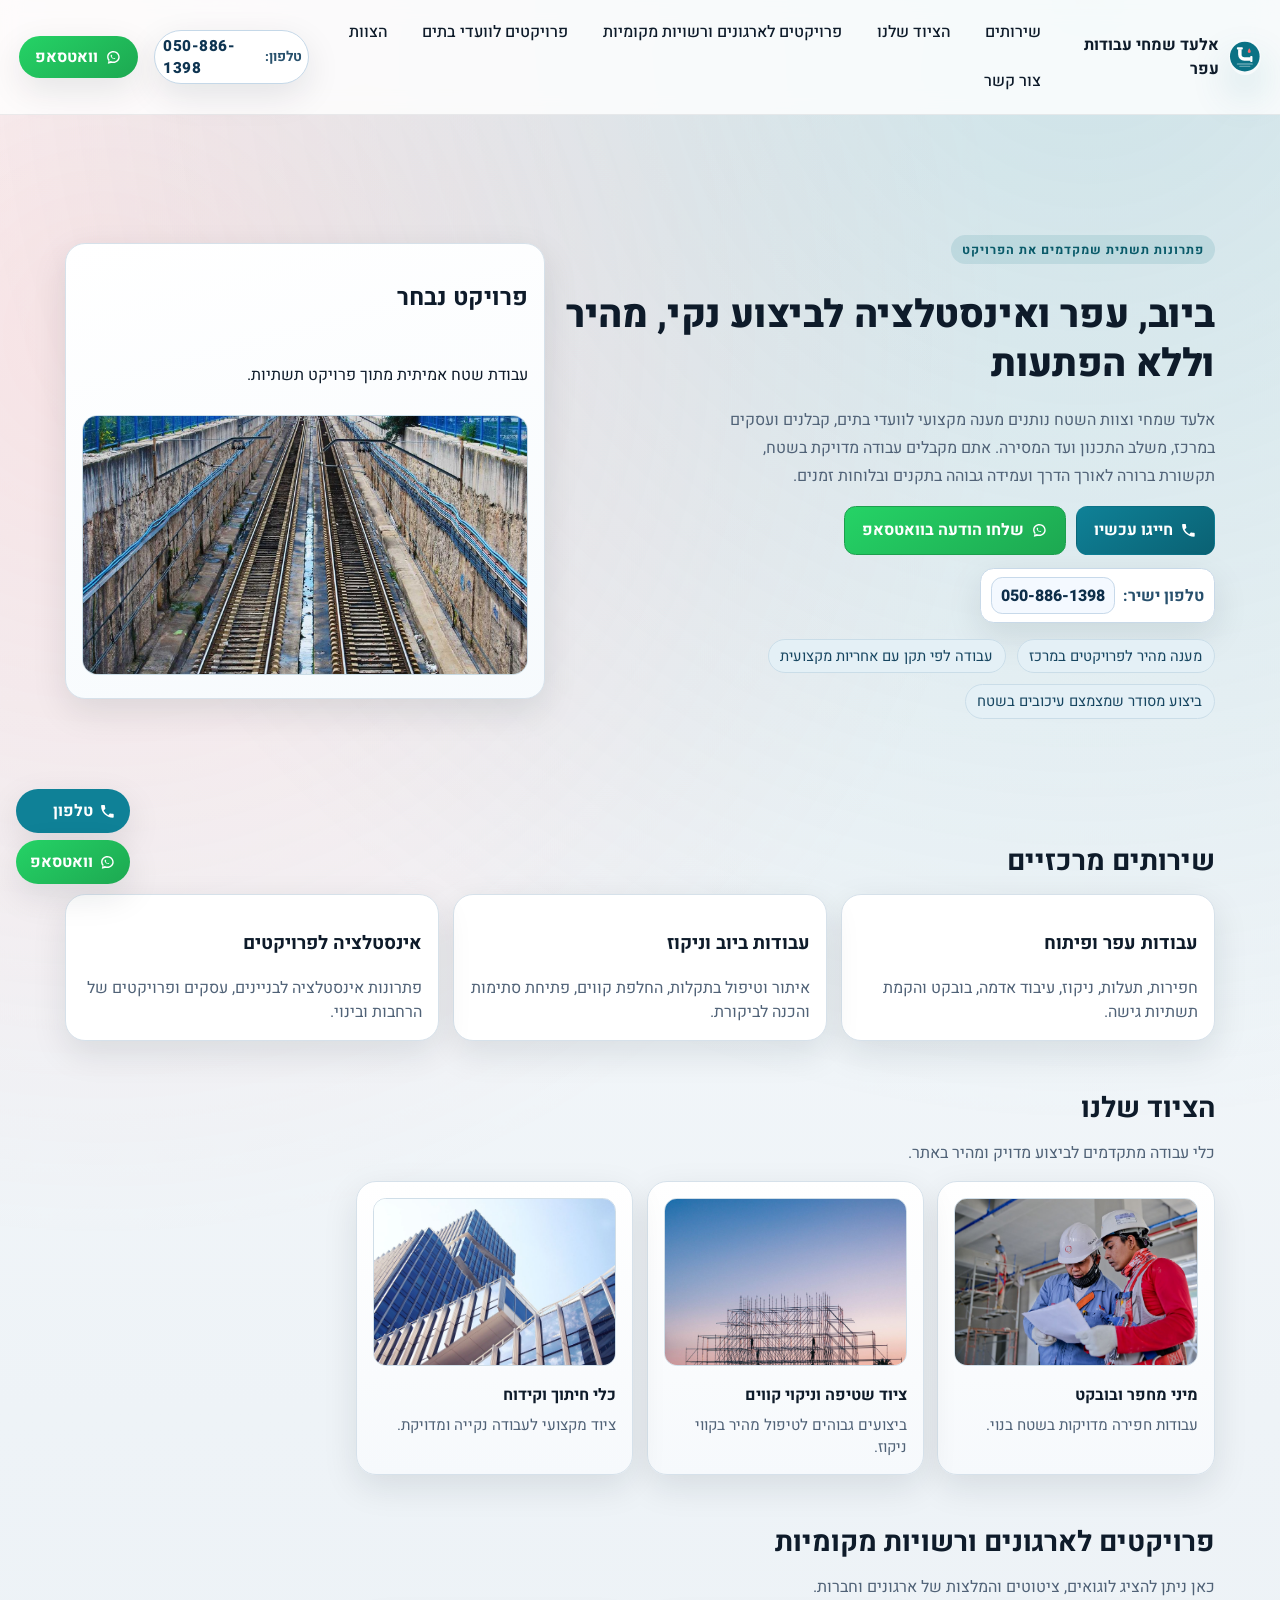
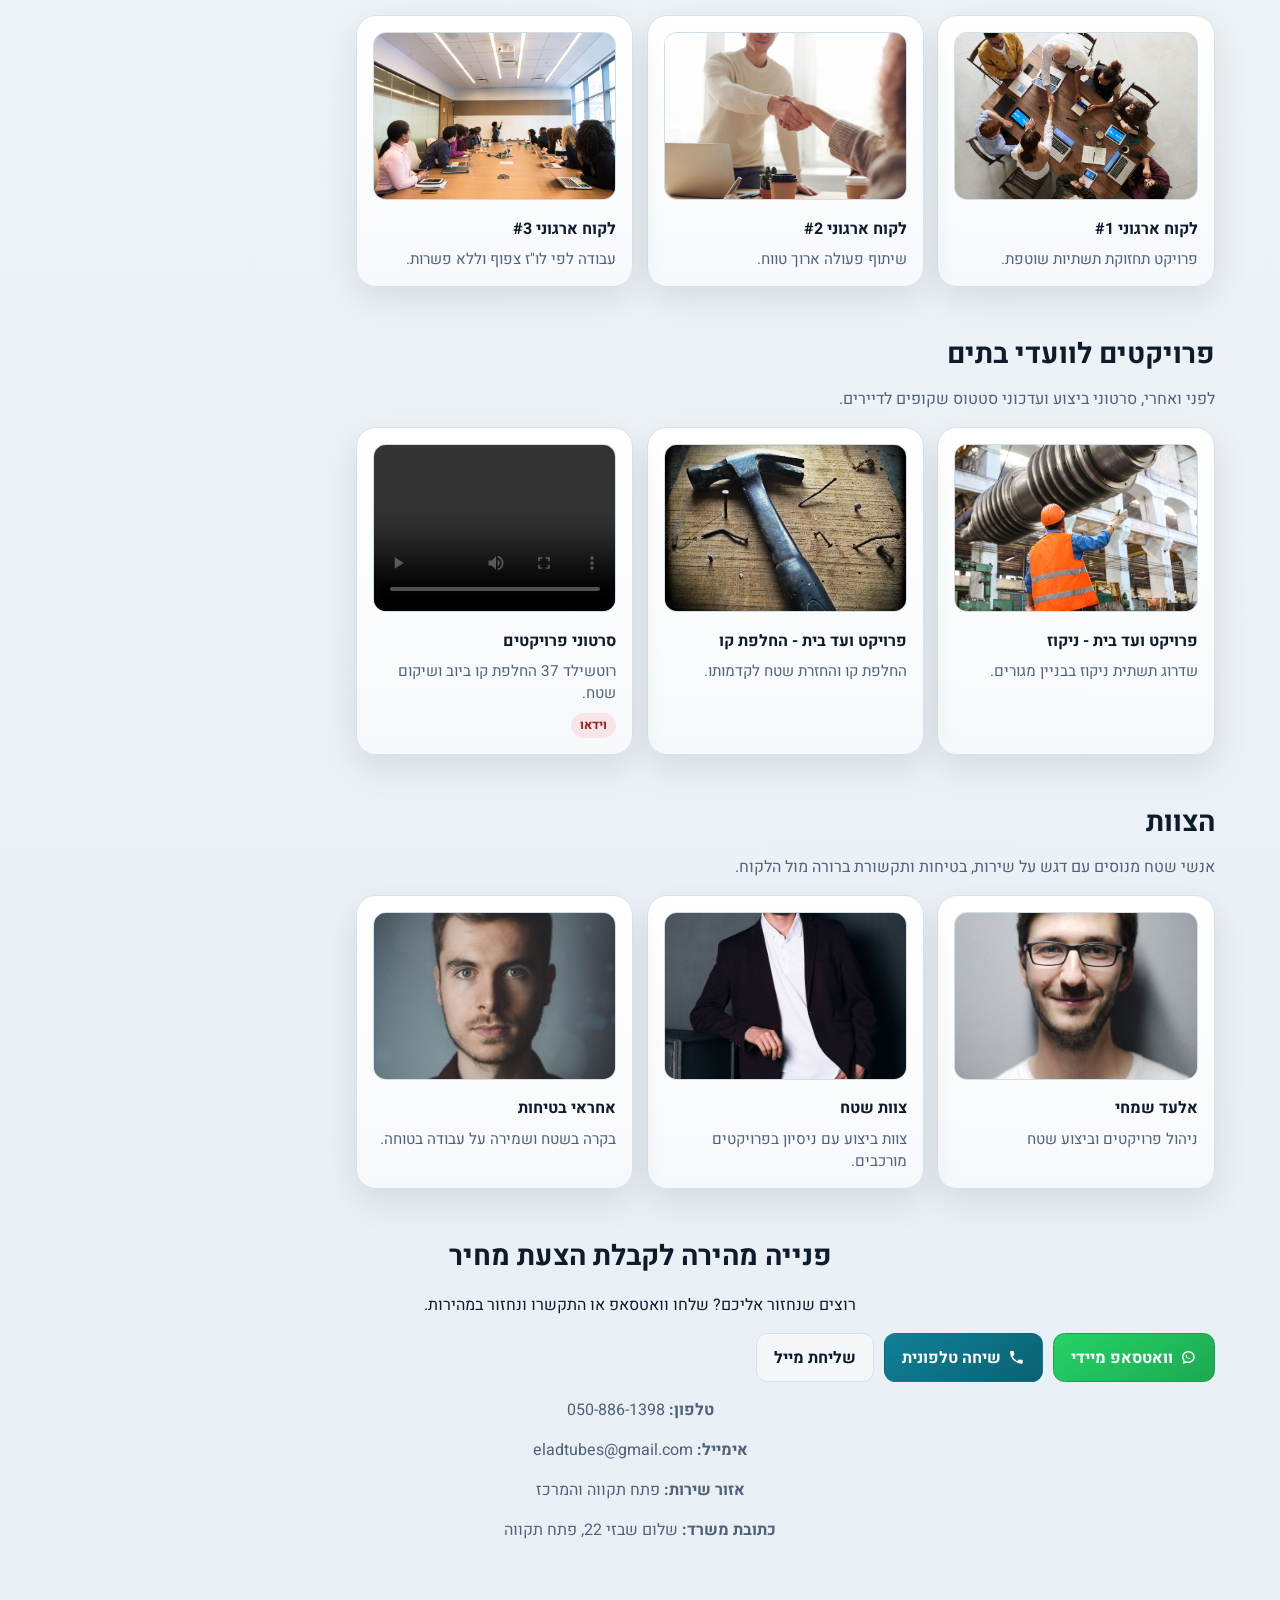
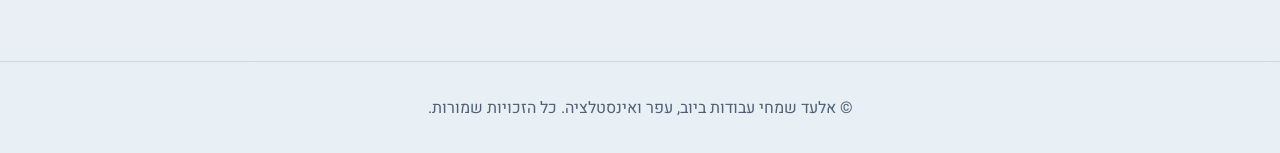
==== index.html @ 67b520a6 "אתר תדמית לאלעד שמחי - עבודות ביוב, עפר ואינסטלציה Co-Authored-By: Claude Fable 5 <noreply@anthropic" ====
<!doctype html>
<html lang="he" dir="rtl">
  <head>
    <meta charset="UTF-8" />
    <meta name="viewport" content="width=device-width, initial-scale=1.0" />
    <title>אלעד שמחי | עבודות ביוב, עפר ואינסטלציה בפתח תקווה והמרכז</title>
    <meta
      name="description"
      content="אלעד שמחי - פתיחת סתימות, החלפת קווי ביוב, עבודות עפר ואינסטלציה בפתח תקווה ומרכז הארץ. שירות מקצועי לוועדי בתים, עסקים ולקוחות פרטיים."
    />
    <!-- תגיות שיתוף (וואטסאפ / פייסבוק) -->
    <meta property="og:type" content="website" />
    <meta property="og:locale" content="he_IL" />
    <meta property="og:title" content="אלעד שמחי | עבודות ביוב, עפר ואינסטלציה בפתח תקווה והמרכז" />
    <meta
      property="og:description"
      content="פתיחת סתימות, החלפת קווי ביוב, עבודות עפר ואינסטלציה. שירות מהיר בפתח תקווה ומרכז הארץ."
    />
    <!-- לאחר העלאת האתר לאינטרנט: להסיר את ההערה ולעדכן את הכתובת בשתי השורות הבאות -->
    <!-- <meta property="og:url" content="https://REPLACE-WITH-YOUR-SITE-URL/" /> -->
    <!-- <meta property="og:image" content="https://REPLACE-WITH-YOUR-SITE-URL/assets/images/home-hero/hero-01.jpg" /> -->
    <link rel="icon" href="data:image/svg+xml,%3Csvg xmlns='http://www.w3.org/2000/svg' viewBox='0 0 64 64'%3E%3Ccircle cx='32' cy='32' r='30' fill='%230b7285'/%3E%3Cpath d='M22 17 v11 a9 9 0 0 0 9 9 h13' fill='none' stroke='%23fff' stroke-width='8'/%3E%3Crect x='16' y='13' width='12' height='4.5' rx='1.5' fill='%23fff'/%3E%3Crect x='43' y='31' width='4.5' height='12' rx='1.5' fill='%23fff'/%3E%3Cpath d='M41 15 C45 20.5 45 24.5 41 24.5 C37 24.5 37 20.5 41 15 Z' fill='%23ff6b6b'/%3E%3C/svg%3E" />
    <link rel="preconnect" href="https://fonts.googleapis.com" />
    <link rel="preconnect" href="https://fonts.gstatic.com" crossorigin />
    <link
      href="https://fonts.googleapis.com/css2?family=Heebo:wght@400;500;700;800&display=swap"
      rel="stylesheet"
    />
    <link rel="stylesheet" href="styles.css" />
  </head>
  <body>
    <header class="topbar">
      <a class="brand" href="#home" aria-label="דף הבית">
        <span class="brand-mark" aria-hidden="true">
          <svg viewBox="0 0 64 64" focusable="false" aria-hidden="true">
            <circle cx="32" cy="32" r="30" fill="#0b7285" />
            <path d="M22 17 v11 a9 9 0 0 0 9 9 h13" fill="none" stroke="#ffffff" stroke-width="7" />
            <rect x="16" y="13" width="12" height="4.5" rx="1.5" fill="#ffffff" />
            <rect x="43" y="31" width="4.5" height="12" rx="1.5" fill="#ffffff" />
            <path d="M41 15 C45 20.5 45 24.5 41 24.5 C37 24.5 37 20.5 41 15 Z" fill="#ff6b6b" />
            <path d="M17 47 h30" stroke="#ffffff" stroke-width="2.5" stroke-linecap="round" opacity="0.55" />
            <path d="M22 52 h20" stroke="#ffffff" stroke-width="2.5" stroke-linecap="round" opacity="0.35" />
          </svg>
        </span>
        <span class="brand-text">אלעד שמחי עבודות עפר</span>
      </a>
      <button class="nav-toggle" aria-expanded="false" aria-controls="site-nav" aria-label="פתיחת תפריט ניווט">
        <svg viewBox="0 0 24 24" focusable="false" aria-hidden="true"><path d="M4 7h16M4 12h16M4 17h16" stroke="currentColor" stroke-width="2.2" stroke-linecap="round" fill="none"/></svg>
      </button>
      <nav id="site-nav" class="nav" aria-label="ניווט ראשי">
        <a href="#services">שירותים</a>
        <a href="#equipment">הציוד שלנו</a>
        <a href="#clients">פרויקטים לארגונים ורשויות מקומיות</a>
        <a href="#projects">פרויקטים לוועדי בתים</a>
        <a href="#team">הצוות</a>
        <a href="#contact">צור קשר</a>
      </nav>
      <div class="topbar-phone" aria-label="מספר טלפון קבוע">
        <span class="topbar-phone-label">טלפון:</span>
        <span class="topbar-phone-value" data-phone-display>050-000-0000</span>
      </div>
      <a class="cta-nav btn-whatsapp" data-whatsapp-link href="#" target="_blank" rel="noopener noreferrer">
        <span class="btn-icon" aria-hidden="true">
          <svg viewBox="0 0 24 24" focusable="false">
            <path d="M12 3C7.03 3 3 6.73 3 11.33c0 2.02.79 3.87 2.12 5.32L4 21l4.59-1.04A9.46 9.46 0 0 0 12 20c4.97 0 9-3.73 9-8.33S16.97 3 12 3Zm0 15a7.4 7.4 0 0 1-3.04-.64l-.31-.14-2.72.62.61-2.51-.2-.29A6.2 6.2 0 0 1 5 11.33C5 7.85 8.14 5 12 5s7 2.85 7 6.33S15.86 18 12 18Zm3.07-4.73c-.17-.08-1.03-.49-1.18-.54-.16-.06-.27-.08-.38.08-.11.16-.43.54-.53.65-.1.11-.2.13-.37.04a5.72 5.72 0 0 1-1.69-1.05 6.31 6.31 0 0 1-1.17-1.42c-.12-.2 0-.3.09-.39.09-.09.17-.2.25-.3.08-.1.11-.17.17-.29.05-.11.03-.21-.01-.3-.04-.08-.38-.93-.53-1.27-.14-.34-.28-.29-.38-.29h-.33c-.11 0-.29.04-.44.21-.15.17-.57.56-.57 1.37s.58 1.58.66 1.69c.08.11 1.13 1.72 2.74 2.41.38.16.68.26.91.33.38.12.73.1 1 .06.31-.05 1.03-.42 1.18-.82.14-.4.14-.75.1-.82-.04-.08-.15-.12-.32-.2Z"/>
          </svg>
        </span>
        <span>וואטסאפ</span>
      </a>
    </header>

    <main id="home">
      <section class="hero reveal">
        <div class="hero-content">
          <p class="eyebrow">פתרונות תשתית שמקדמים את הפרויקט</p>
          <h1>ביוב, עפר ואינסטלציה לביצוע נקי, מהיר וללא הפתעות</h1>
          <p class="hero-text">
            אלעד שמחי וצוות השטח נותנים מענה מקצועי לוועדי בתים, קבלנים ועסקים במרכז,
            משלב התכנון ועד המסירה. אתם מקבלים עבודה מדויקת בשטח, תקשורת ברורה לאורך הדרך
            ועמידה גבוהה בתקנים ובלוחות זמנים.
          </p>
          <div class="hero-actions">
            <a class="btn btn-phone" data-phone-link href="#">
              <span class="btn-icon" aria-hidden="true">
                <svg viewBox="0 0 24 24" focusable="false">
                  <path d="M6.62 10.79a15.5 15.5 0 0 0 6.59 6.59l2.2-2.2c.27-.27.67-.36 1.02-.24 1.12.37 2.33.57 3.57.57.55 0 1 .45 1 1V20c0 .55-.45 1-1 1C10.61 21 3 13.39 3 4c0-.55.45-1 1-1h3.5c.55 0 1 .45 1 1 0 1.25.2 2.45.57 3.58.11.35.03.74-.25 1.01l-2.2 2.2Z"/>
                </svg>
              </span>
              <span>חייגו עכשיו</span>
            </a>
            <a class="btn btn-whatsapp" data-whatsapp-link href="#" target="_blank" rel="noopener noreferrer">
              <span class="btn-icon" aria-hidden="true">
                <svg viewBox="0 0 24 24" focusable="false">
                  <path d="M12 3C7.03 3 3 6.73 3 11.33c0 2.02.79 3.87 2.12 5.32L4 21l4.59-1.04A9.46 9.46 0 0 0 12 20c4.97 0 9-3.73 9-8.33S16.97 3 12 3Zm0 15a7.4 7.4 0 0 1-3.04-.64l-.31-.14-2.72.62.61-2.51-.2-.29A6.2 6.2 0 0 1 5 11.33C5 7.85 8.14 5 12 5s7 2.85 7 6.33S15.86 18 12 18Zm3.07-4.73c-.17-.08-1.03-.49-1.18-.54-.16-.06-.27-.08-.38.08-.11.16-.43.54-.53.65-.1.11-.2.13-.37.04a5.72 5.72 0 0 1-1.69-1.05 6.31 6.31 0 0 1-1.17-1.42c-.12-.2 0-.3.09-.39.09-.09.17-.2.25-.3.08-.1.11-.17.17-.29.05-.11.03-.21-.01-.3-.04-.08-.38-.93-.53-1.27-.14-.34-.28-.29-.38-.29h-.33c-.11 0-.29.04-.44.21-.15.17-.57.56-.57 1.37s.58 1.58.66 1.69c.08.11 1.13 1.72 2.74 2.41.38.16.68.26.91.33.38.12.73.1 1 .06.31-.05 1.03-.42 1.18-.82.14-.4.14-.75.1-.82-.04-.08-.15-.12-.32-.2Z"/>
                </svg>
              </span>
              <span>שלחו הודעה בוואטסאפ</span>
            </a>
          </div>
          <div class="hero-phone-strip" aria-label="מספר טלפון מהיר">
            <span class="hero-phone-label">טלפון ישיר:</span>
            <span class="hero-phone-value" data-phone-display>050-000-0000</span>
          </div>
          <ul class="highlights">
            <li>מענה מהיר לפרויקטים במרכז</li>
            <li>עבודה לפי תקן עם אחריות מקצועית</li>
            <li>ביצוע מסודר שמצמצם עיכובים בשטח</li>
          </ul>
        </div>
        <div class="hero-media card">
          <h2>פרויקט נבחר</h2>
          <p>עבודת שטח אמיתית מתוך פרויקט תשתיות.</p>
          <figure class="hero-figure">
            <img src="assets/images/home-hero/hero-01.jpg" alt="אתר עבודות עפר ותשתיות" loading="lazy" />
          </figure>
        </div>
      </section>

      <section id="services" class="section reveal">
        <h2>שירותים מרכזיים</h2>
        <div class="grid cards-3">
          <article class="card service">
            <h3>עבודות עפר ופיתוח</h3>
            <p>חפירות, תעלות, ניקוז, עיבוד אדמה, בובקט והקמת תשתיות גישה.</p>
          </article>
          <article class="card service">
            <h3>עבודות ביוב וניקוז</h3>
            <p>איתור וטיפול בתקלות, החלפת קווים, פתיחת סתימות והכנה לביקורת.</p>
          </article>
          <article class="card service">
            <h3>אינסטלציה לפרויקטים</h3>
            <p>פתרונות אינסטלציה לבניינים, עסקים ופרויקטים של הרחבות ובינוי.</p>
          </article>
        </div>
      </section>

      <section id="equipment" class="section reveal">
        <div class="section-head">
          <h2>הציוד שלנו</h2>
          <p>כלי עבודה מתקדמים לביצוע מדויק ומהיר באתר.</p>
        </div>
        <div id="equipment-gallery" class="media-grid"></div>
      </section>

      <section id="clients" class="section reveal">
        <div class="section-head">
          <h2>פרויקטים לארגונים ורשויות מקומיות</h2>
          <p>כאן ניתן להציג לוגואים, ציטוטים והמלצות של ארגונים וחברות.</p>
        </div>
        <div id="clients-gallery" class="media-grid"></div>
      </section>

      <section id="projects" class="section reveal">
        <div class="section-head">
          <h2>פרויקטים לוועדי בתים</h2>
          <p>לפני ואחרי, סרטוני ביצוע ועדכוני סטטוס שקופים לדיירים.</p>
        </div>
        <div id="projects-gallery" class="media-grid"></div>
      </section>

      <section id="team" class="section reveal">
        <div class="section-head">
          <h2>הצוות</h2>
          <p>אנשי שטח מנוסים עם דגש על שירות, בטיחות ותקשורת ברורה מול הלקוח.</p>
        </div>
        <div id="team-gallery" class="media-grid"></div>
      </section>

      <section id="contact" class="section contact reveal">
        <h2>פנייה מהירה לקבלת הצעת מחיר</h2>
        <p>
          רוצים שנחזור אליכם? שלחו וואטסאפ או התקשרו ונחזור במהירות.
        </p>
        <div class="contact-actions">
          <a class="btn btn-whatsapp" data-whatsapp-link href="#" target="_blank" rel="noopener noreferrer">
            <span class="btn-icon" aria-hidden="true">
              <svg viewBox="0 0 24 24" focusable="false">
                <path d="M12 3C7.03 3 3 6.73 3 11.33c0 2.02.79 3.87 2.12 5.32L4 21l4.59-1.04A9.46 9.46 0 0 0 12 20c4.97 0 9-3.73 9-8.33S16.97 3 12 3Zm0 15a7.4 7.4 0 0 1-3.04-.64l-.31-.14-2.72.62.61-2.51-.2-.29A6.2 6.2 0 0 1 5 11.33C5 7.85 8.14 5 12 5s7 2.85 7 6.33S15.86 18 12 18Zm3.07-4.73c-.17-.08-1.03-.49-1.18-.54-.16-.06-.27-.08-.38.08-.11.16-.43.54-.53.65-.1.11-.2.13-.37.04a5.72 5.72 0 0 1-1.69-1.05 6.31 6.31 0 0 1-1.17-1.42c-.12-.2 0-.3.09-.39.09-.09.17-.2.25-.3.08-.1.11-.17.17-.29.05-.11.03-.21-.01-.3-.04-.08-.38-.93-.53-1.27-.14-.34-.28-.29-.38-.29h-.33c-.11 0-.29.04-.44.21-.15.17-.57.56-.57 1.37s.58 1.58.66 1.69c.08.11 1.13 1.72 2.74 2.41.38.16.68.26.91.33.38.12.73.1 1 .06.31-.05 1.03-.42 1.18-.82.14-.4.14-.75.1-.82-.04-.08-.15-.12-.32-.2Z"/>
              </svg>
            </span>
            <span>וואטסאפ מיידי</span>
          </a>
          <a class="btn btn-phone" data-phone-link href="#">
            <span class="btn-icon" aria-hidden="true">
              <svg viewBox="0 0 24 24" focusable="false">
                <path d="M6.62 10.79a15.5 15.5 0 0 0 6.59 6.59l2.2-2.2c.27-.27.67-.36 1.02-.24 1.12.37 2.33.57 3.57.57.55 0 1 .45 1 1V20c0 .55-.45 1-1 1C10.61 21 3 13.39 3 4c0-.55.45-1 1-1h3.5c.55 0 1 .45 1 1 0 1.25.2 2.45.57 3.58.11.35.03.74-.25 1.01l-2.2 2.2Z"/>
              </svg>
            </span>
            <span>שיחה טלפונית</span>
          </a>
          <a class="btn btn-ghost" href="mailto:eladtubes@gmail.com">שליחת מייל</a>
        </div>
        <div class="business-details">
          <p><strong>טלפון:</strong> <span data-phone-display>050-000-0000</span></p>
          <p><strong>אימייל:</strong> eladtubes@gmail.com</p>
          <p><strong>אזור שירות:</strong> פתח תקווה והמרכז</p>
          <p><strong>כתובת משרד:</strong> שלום שבזי 22, פתח תקווה</p>
        </div>
      </section>
    </main>

    <footer class="footer">
      <p>© אלעד שמחי עבודות ביוב, עפר ואינסטלציה. כל הזכויות שמורות.</p>
    </footer>

    <div class="floating-actions" aria-label="פעולות מהירות">
      <a data-phone-link href="#" class="float-call" aria-label="התקשרות">
        <span class="btn-icon" aria-hidden="true">
          <svg viewBox="0 0 24 24" focusable="false">
            <path d="M6.62 10.79a15.5 15.5 0 0 0 6.59 6.59l2.2-2.2c.27-.27.67-.36 1.02-.24 1.12.37 2.33.57 3.57.57.55 0 1 .45 1 1V20c0 .55-.45 1-1 1C10.61 21 3 13.39 3 4c0-.55.45-1 1-1h3.5c.55 0 1 .45 1 1 0 1.25.2 2.45.57 3.58.11.35.03.74-.25 1.01l-2.2 2.2Z"/>
          </svg>
        </span>
        <span>טלפון</span>
      </a>
      <a data-whatsapp-link href="#" target="_blank" rel="noopener noreferrer" class="float-wa" aria-label="וואטסאפ">
        <span class="btn-icon" aria-hidden="true">
          <svg viewBox="0 0 24 24" focusable="false">
            <path d="M12 3C7.03 3 3 6.73 3 11.33c0 2.02.79 3.87 2.12 5.32L4 21l4.59-1.04A9.46 9.46 0 0 0 12 20c4.97 0 9-3.73 9-8.33S16.97 3 12 3Zm0 15a7.4 7.4 0 0 1-3.04-.64l-.31-.14-2.72.62.61-2.51-.2-.29A6.2 6.2 0 0 1 5 11.33C5 7.85 8.14 5 12 5s7 2.85 7 6.33S15.86 18 12 18Zm3.07-4.73c-.17-.08-1.03-.49-1.18-.54-.16-.06-.27-.08-.38.08-.11.16-.43.54-.53.65-.1.11-.2.13-.37.04a5.72 5.72 0 0 1-1.69-1.05 6.31 6.31 0 0 1-1.17-1.42c-.12-.2 0-.3.09-.39.09-.09.17-.2.25-.3.08-.1.11-.17.17-.29.05-.11.03-.21-.01-.3-.04-.08-.38-.93-.53-1.27-.14-.34-.28-.29-.38-.29h-.33c-.11 0-.29.04-.44.21-.15.17-.57.56-.57 1.37s.58 1.58.66 1.69c.08.11 1.13 1.72 2.74 2.41.38.16.68.26.91.33.38.12.73.1 1 .06.31-.05 1.03-.42 1.18-.82.14-.4.14-.75.1-.82-.04-.08-.15-.12-.32-.2Z"/>
          </svg>
        </span>
        <span>וואטסאפ</span>
      </a>
    </div>

    <script src="data.js"></script>
    <script src="script.js"></script>
  </body>
</html>
---- styles.css ----
:root {
  --bg: #eef3f7;
  --surface: #ffffff;
  --surface-soft: #f6f9fc;
  --ink: #0e1b2a;
  --muted: #506277;
  --brand: #0b7285;
  --brand-strong: #095a69;
  --accent: #ff6b6b;
  --line: #d6e1ea;
  --shadow-soft: 0 12px 35px rgba(14, 27, 42, 0.1);
  --shadow-strong: 0 20px 40px rgba(11, 114, 133, 0.2);
  --radius-xl: 1.25rem;
  --radius-lg: 0.95rem;
}

* {
  box-sizing: border-box;
}

html,
body {
  margin: 0;
  padding: 0;
  font-family: "Heebo", sans-serif;
  color: var(--ink);
  background:
    radial-gradient(circle at 85% 0%, rgba(11, 114, 133, 0.18), transparent 32%),
    radial-gradient(circle at 8% 10%, rgba(255, 107, 107, 0.16), transparent 28%),
    linear-gradient(180deg, #f8fbfd 0%, var(--bg) 42%, #e8eff5 100%);
  scroll-behavior: smooth;
}

.topbar {
  position: sticky;
  top: 0;
  z-index: 60;
  display: flex;
  align-items: center;
  justify-content: space-between;
  gap: 1rem;
  padding: 0.9rem 1.2rem;
  border-bottom: 1px solid rgba(14, 27, 42, 0.08);
  backdrop-filter: blur(10px);
  background: rgba(255, 255, 255, 0.8);
}

.brand {
  display: inline-flex;
  align-items: center;
  gap: 0.65rem;
  text-decoration: none;
  color: var(--ink);
}

.brand-mark {
  width: 2.2rem;
  height: 2.2rem;
  display: inline-flex;
  border-radius: 50%;
  box-shadow: var(--shadow-strong);
}

.brand-mark svg {
  display: block;
  width: 100%;
  height: 100%;
}

.brand-text {
  font-weight: 700;
}

.nav {
  display: flex;
  align-items: center;
  gap: 0.8rem;
  flex-wrap: wrap;
}

.topbar-phone {
  display: inline-flex;
  align-items: center;
  gap: 0.45rem;
  background: #ffffff;
  border: 1px solid #c5d8e8;
  border-radius: 999px;
  padding: 0.25rem 0.35rem 0.25rem 0.55rem;
  box-shadow: var(--shadow-soft);
}

.topbar-phone-label {
  color: #28516d;
  font-weight: 700;
  font-size: 0.86rem;
}

.topbar-phone-value {
  direction: ltr;
  unicode-bidi: plaintext;
  color: #0f3552;
  font-weight: 800;
  font-size: 0.96rem;
  letter-spacing: 0.03em;
}

.nav a {
  text-decoration: none;
  color: var(--ink);
  font-weight: 500;
  padding: 0.38rem 0.68rem;
  border-radius: 999px;
  transition: background-color 180ms ease;
}

.nav a:hover {
  background: rgba(11, 114, 133, 0.12);
}

.cta-nav {
  display: inline-flex;
  align-items: center;
  gap: 0.45rem;
  text-decoration: none;
  color: #fff;
  background: linear-gradient(145deg, #25d366, #1da851);
  padding: 0.56rem 0.98rem;
  border-radius: 999px;
  font-weight: 700;
  box-shadow: var(--shadow-soft);
}

.cta-nav:hover {
  filter: brightness(0.96);
}

main {
  width: min(1150px, 92vw);
  margin: 0 auto;
  padding-bottom: 5rem;
}

.hero {
  min-height: 78vh;
  display: grid;
  gap: 1.25rem;
  grid-template-columns: 1.15fr 0.85fr;
  align-items: center;
  padding: 2.9rem 0 2.3rem;
}

.eyebrow {
  display: inline-block;
  font-size: 0.78rem;
  font-weight: 700;
  letter-spacing: 0.08em;
  text-transform: uppercase;
  background: rgba(11, 114, 133, 0.12);
  color: var(--brand-strong);
  border-radius: 999px;
  padding: 0.35rem 0.7rem;
}

.hero h1 {
  font-family: "Heebo", sans-serif;
  font-weight: 800;
  letter-spacing: -0.01em;
  line-height: 1.28;
  font-size: clamp(1.5rem, 3vw, 2.5rem);
  margin: 0.9rem 0;
}

.hero-text {
  color: var(--muted);
  max-width: 55ch;
  line-height: 1.75;
}

.hero-actions,
.contact-actions {
  margin-top: 1rem;
  display: flex;
  flex-wrap: wrap;
  gap: 0.66rem;
}

.hero-phone-strip {
  margin-top: 0.85rem;
  display: inline-flex;
  align-items: center;
  gap: 0.55rem;
  flex-wrap: wrap;
  background: #ffffff;
  border: 1px solid #c8d9e8;
  border-radius: 0.85rem;
  padding: 0.5rem 0.6rem;
  box-shadow: var(--shadow-soft);
}

.hero-phone-label {
  color: #27506d;
  font-weight: 700;
}

.hero-phone-value {
  direction: ltr;
  unicode-bidi: plaintext;
  font-weight: 800;
  color: #0e2f4a;
  background: #f4f9ff;
  border: 1px solid #c7d9ea;
  border-radius: 0.7rem;
  padding: 0.34rem 0.55rem;
}

.btn {
  display: inline-flex;
  align-items: center;
  gap: 0.45rem;
  justify-content: center;
  text-decoration: none;
  border-radius: 0.72rem;
  padding: 0.72rem 1.05rem;
  font-weight: 700;
  border: 1px solid transparent;
  transition: transform 180ms ease, box-shadow 180ms ease;
}

.btn:hover {
  transform: translateY(-2px);
  box-shadow: var(--shadow-soft);
}

.btn-primary {
  color: #fff;
  background: linear-gradient(145deg, var(--brand), var(--brand-strong));
}

.btn-phone {
  color: #fff;
  background: linear-gradient(145deg, #0f8197, #0a6173);
}

.btn-whatsapp {
  color: #fff;
  background: linear-gradient(145deg, #25d366, #1da851);
  border-color: #1d9f4e;
}

.btn-secondary {
  color: #133449;
  background: #d9edf3;
  border-color: #c4dde7;
}

.btn-ghost {
  color: var(--ink);
  border-color: var(--line);
  background: rgba(255, 255, 255, 0.5);
}

.btn-icon {
  width: 1.05rem;
  height: 1.05rem;
  display: inline-flex;
  align-items: center;
  justify-content: center;
  flex: 0 0 1.05rem;
}

.btn-icon svg {
  width: 100%;
  height: 100%;
  fill: currentColor;
}

.highlights {
  margin: 1rem 0 0;
  padding: 0;
  list-style: none;
  display: flex;
  gap: 0.7rem;
  flex-wrap: wrap;
}

.highlights li {
  font-size: 0.92rem;
  color: #174661;
  background: #e4f0f6;
  border: 1px solid #cadde8;
  border-radius: 999px;
  padding: 0.35rem 0.72rem;
}

.card {
  background: var(--surface);
  border: 1px solid var(--line);
  border-radius: var(--radius-xl);
  padding: 1rem;
  box-shadow: var(--shadow-soft);
}

.hero-media {
  min-height: 330px;
  display: grid;
  align-content: start;
  gap: 0.75rem;
  background:
    linear-gradient(165deg, rgba(255, 255, 255, 0.96), rgba(246, 250, 253, 0.96)),
    var(--surface);
}

.hero-figure {
  margin: 0;
}

.hero-figure img {
  width: 100%;
  height: 260px;
  object-fit: cover;
  border-radius: var(--radius-lg);
  border: 1px solid #c9dbe5;
}

.section {
  padding: 1.45rem 0;
}

.section h2 {
  margin: 0 0 0.72rem;
  font-size: clamp(1.2rem, 2.2vw, 1.85rem);
}

.section-head p {
  margin: 0 0 1rem;
  color: var(--muted);
}

.grid {
  display: grid;
  gap: 0.86rem;
}

.cards-3 {
  grid-template-columns: repeat(3, minmax(0, 1fr));
}

.service p {
  margin: 0.35rem 0 0;
  color: var(--muted);
}

.media-grid {
  display: grid;
  gap: 0.82rem;
  grid-template-columns: repeat(auto-fill, minmax(220px, 1fr));
}

.media-item {
  min-height: 150px;
  position: relative;
  overflow: hidden;
  background: linear-gradient(180deg, var(--surface) 0%, var(--surface-soft) 100%);
}

.media-item img,
.media-item video {
  width: 100%;
  height: 168px;
  object-fit: cover;
  border-radius: 0.8rem;
  border: 1px solid #d0dee8;
  margin-bottom: 0.62rem;
  background: #edf3f8;
}

.media-empty {
  display: grid;
  place-content: center;
  width: 100%;
  height: 168px;
  border-radius: 0.8rem;
  border: 1px dashed #b9d0dd;
  color: #4e6d82;
  background: repeating-linear-gradient(
    -45deg,
    rgba(11, 114, 133, 0.08),
    rgba(11, 114, 133, 0.08) 10px,
    rgba(255, 255, 255, 0.85) 10px,
    rgba(255, 255, 255, 0.85) 20px
  );
}

.media-badge {
  display: inline-block;
  margin-top: 0.58rem;
  background: rgba(255, 107, 107, 0.15);
  color: #9f2222;
  border-radius: 999px;
  padding: 0.2rem 0.58rem;
  font-size: 0.78rem;
  font-weight: 700;
}

.media-item h3 {
  margin: 0;
  font-size: 1rem;
}

.media-item p {
  margin: 0.45rem 0 0;
  color: var(--muted);
  font-size: 0.95rem;
}

.contact {
  text-align: center;
}

.business-details {
  margin-top: 1rem;
  color: var(--muted);
}

.footer {
  border-top: 1px solid rgba(14, 27, 42, 0.1);
  padding: 1.1rem;
  text-align: center;
  color: #4e6176;
}

.floating-actions {
  position: fixed;
  left: 1rem;
  bottom: 1rem;
  z-index: 40;
  display: grid;
  gap: 0.45rem;
}

.floating-actions a {
  display: inline-flex;
  align-items: center;
  gap: 0.4rem;
  text-decoration: none;
  border-radius: 999px;
  padding: 0.62rem 0.88rem;
  font-weight: 700;
  box-shadow: var(--shadow-soft);
}

.float-call {
  background: #0f8197;
  color: #fff;
}

.float-wa {
  background: linear-gradient(145deg, #25d366, #1da851);
  color: #fff;
}

.reveal {
  opacity: 0;
  transform: translateY(18px);
  animation: reveal-up 700ms ease forwards;
}

.reveal:nth-of-type(2) {
  animation-delay: 120ms;
}

.reveal:nth-of-type(3) {
  animation-delay: 180ms;
}

.reveal:nth-of-type(4) {
  animation-delay: 260ms;
}

.reveal:nth-of-type(5) {
  animation-delay: 340ms;
}

@keyframes reveal-up {
  to {
    opacity: 1;
    transform: translateY(0);
  }
}

.nav-toggle {
  display: none;
  align-items: center;
  justify-content: center;
  width: 2.5rem;
  height: 2.5rem;
  padding: 0;
  border: 1px solid var(--line);
  border-radius: 0.65rem;
  background: #ffffff;
  color: var(--ink);
  cursor: pointer;
  box-shadow: var(--shadow-soft);
}

.nav-toggle svg {
  width: 1.35rem;
  height: 1.35rem;
}

@media (max-width: 980px) {
  .hero {
    min-height: auto;
    grid-template-columns: 1fr;
    padding: 1.7rem 0 1.6rem;
  }

  .cards-3 {
    grid-template-columns: 1fr;
  }

  /* header קומפקטי בשורה אחת: לוגו מימין, המבורגר + וואטסאפ משמאל */
  .topbar {
    gap: 0.55rem;
    padding: 0.6rem 0.9rem;
  }

  .topbar-phone {
    display: none;
  }

  .nav-toggle {
    display: inline-flex;
    margin-inline-start: auto;
  }

  .cta-nav {
    padding: 0.5rem 0.6rem;
  }

  .cta-nav span:last-child {
    display: none;
  }

  /* תפריט נפתח כשכבה מתחת ל-header, לא דוחף את התוכן */
  .nav {
    display: none;
    position: absolute;
    top: calc(100% + 0.5rem);
    right: 0.9rem;
    left: 0.9rem;
    flex-direction: column;
    align-items: stretch;
    gap: 0.15rem;
    background: #ffffff;
    border: 1px solid var(--line);
    border-radius: 0.9rem;
    padding: 0.45rem;
    box-shadow: var(--shadow-strong);
  }

  .topbar.nav-open .nav {
    display: flex;
  }

  .nav a {
    padding: 0.7rem 0.85rem;
    border-radius: 0.6rem;
    font-weight: 600;
  }
}

@media (max-width: 600px) {
  main {
    width: min(1150px, 94vw);
    padding-bottom: 6.5rem; /* מקום לפס הפעולות התחתון */
  }

  .brand-text {
    font-size: 0.95rem;
  }

  .hero h1 {
    font-size: clamp(1.45rem, 6.2vw, 1.9rem);
  }

  .hero-actions .btn {
    flex: 1 1 100%;
  }

  .hero-phone-strip {
    display: flex;
    justify-content: center;
  }

  .hero-figure img,
  .media-item img,
  .media-item video,
  .media-empty {
    height: 188px;
  }

  /* פס פעולות תחתון קבוע במקום כפתורים צפים */
  .floating-actions {
    left: 0;
    right: 0;
    bottom: 0;
    grid-template-columns: 1fr 1fr;
    gap: 0.55rem;
    padding: 0.55rem 0.75rem calc(0.55rem + env(safe-area-inset-bottom));
    background: rgba(255, 255, 255, 0.94);
    backdrop-filter: blur(8px);
    border-top: 1px solid var(--line);
  }

  .floating-actions a {
    justify-content: center;
    padding: 0.8rem 0.5rem;
    border-radius: 0.8rem;
    font-size: 1rem;
  }

  .footer {
    padding-bottom: 1.4rem;
  }
}
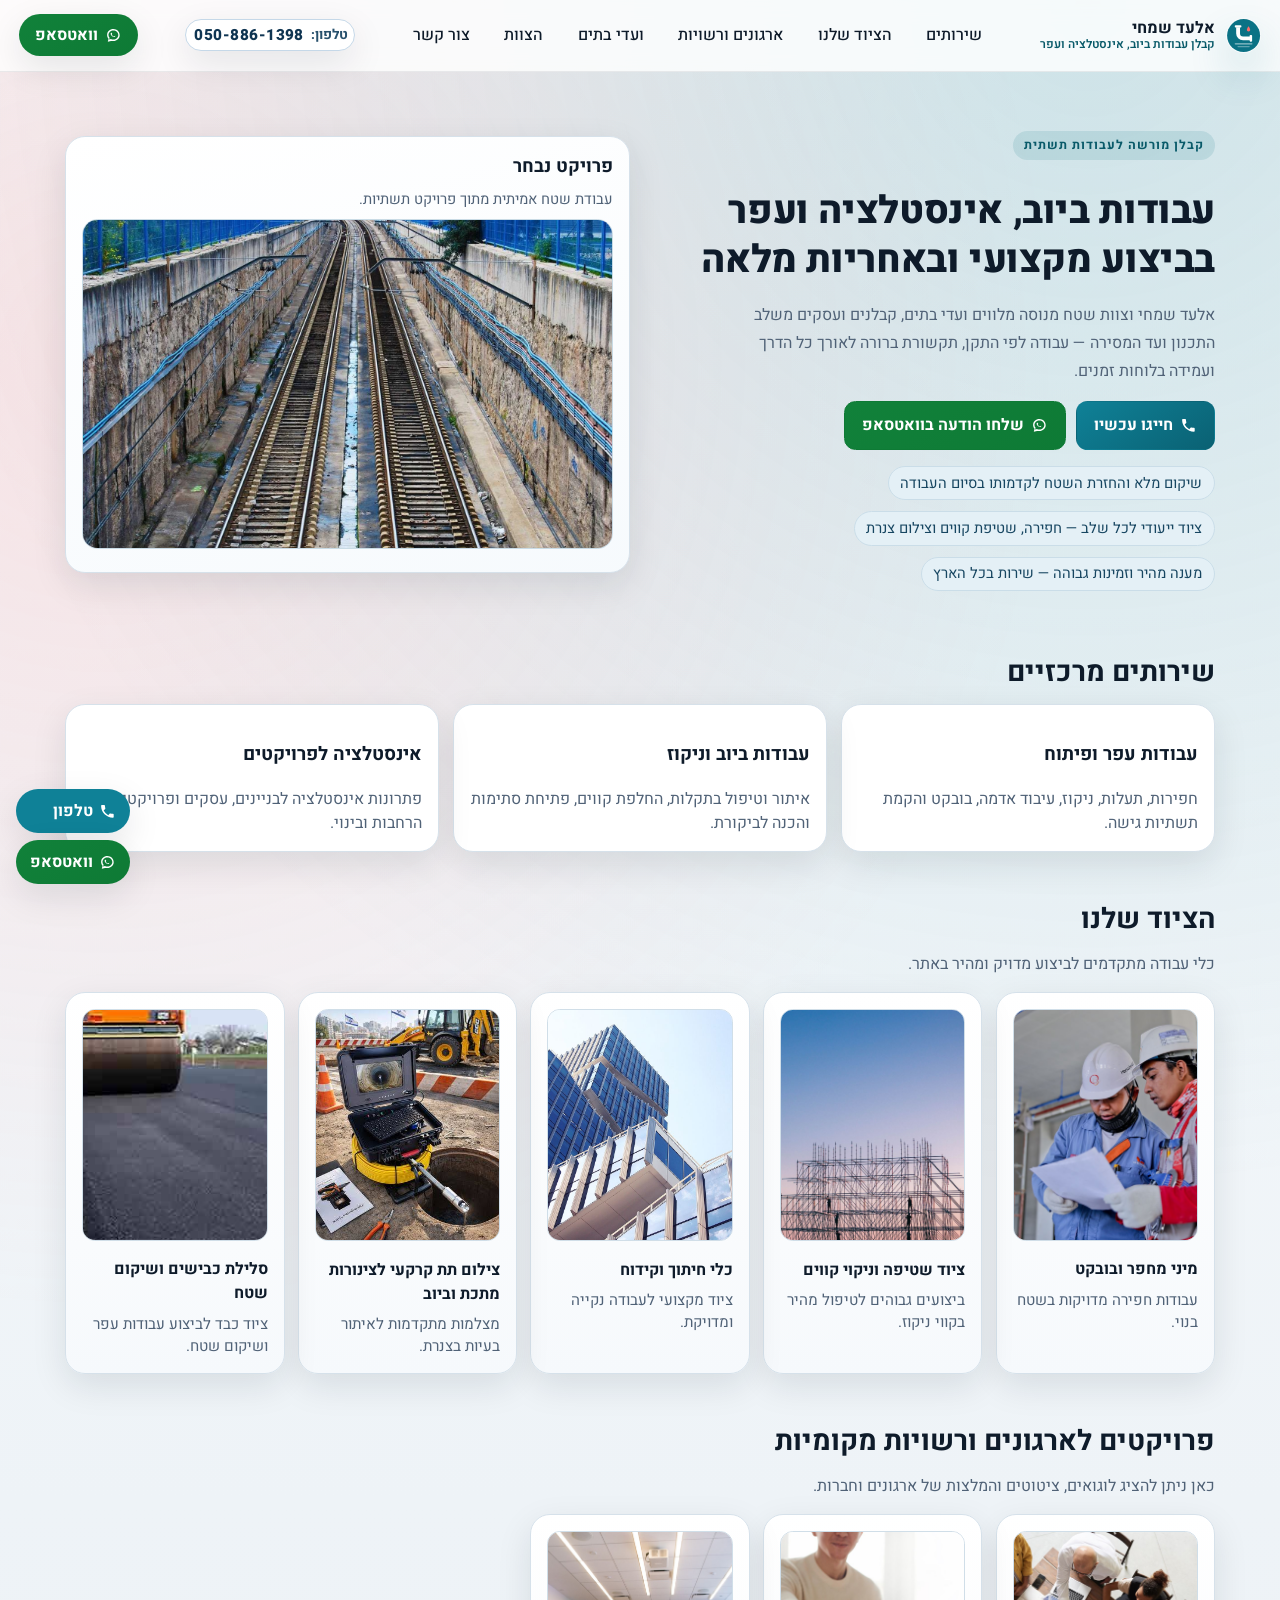
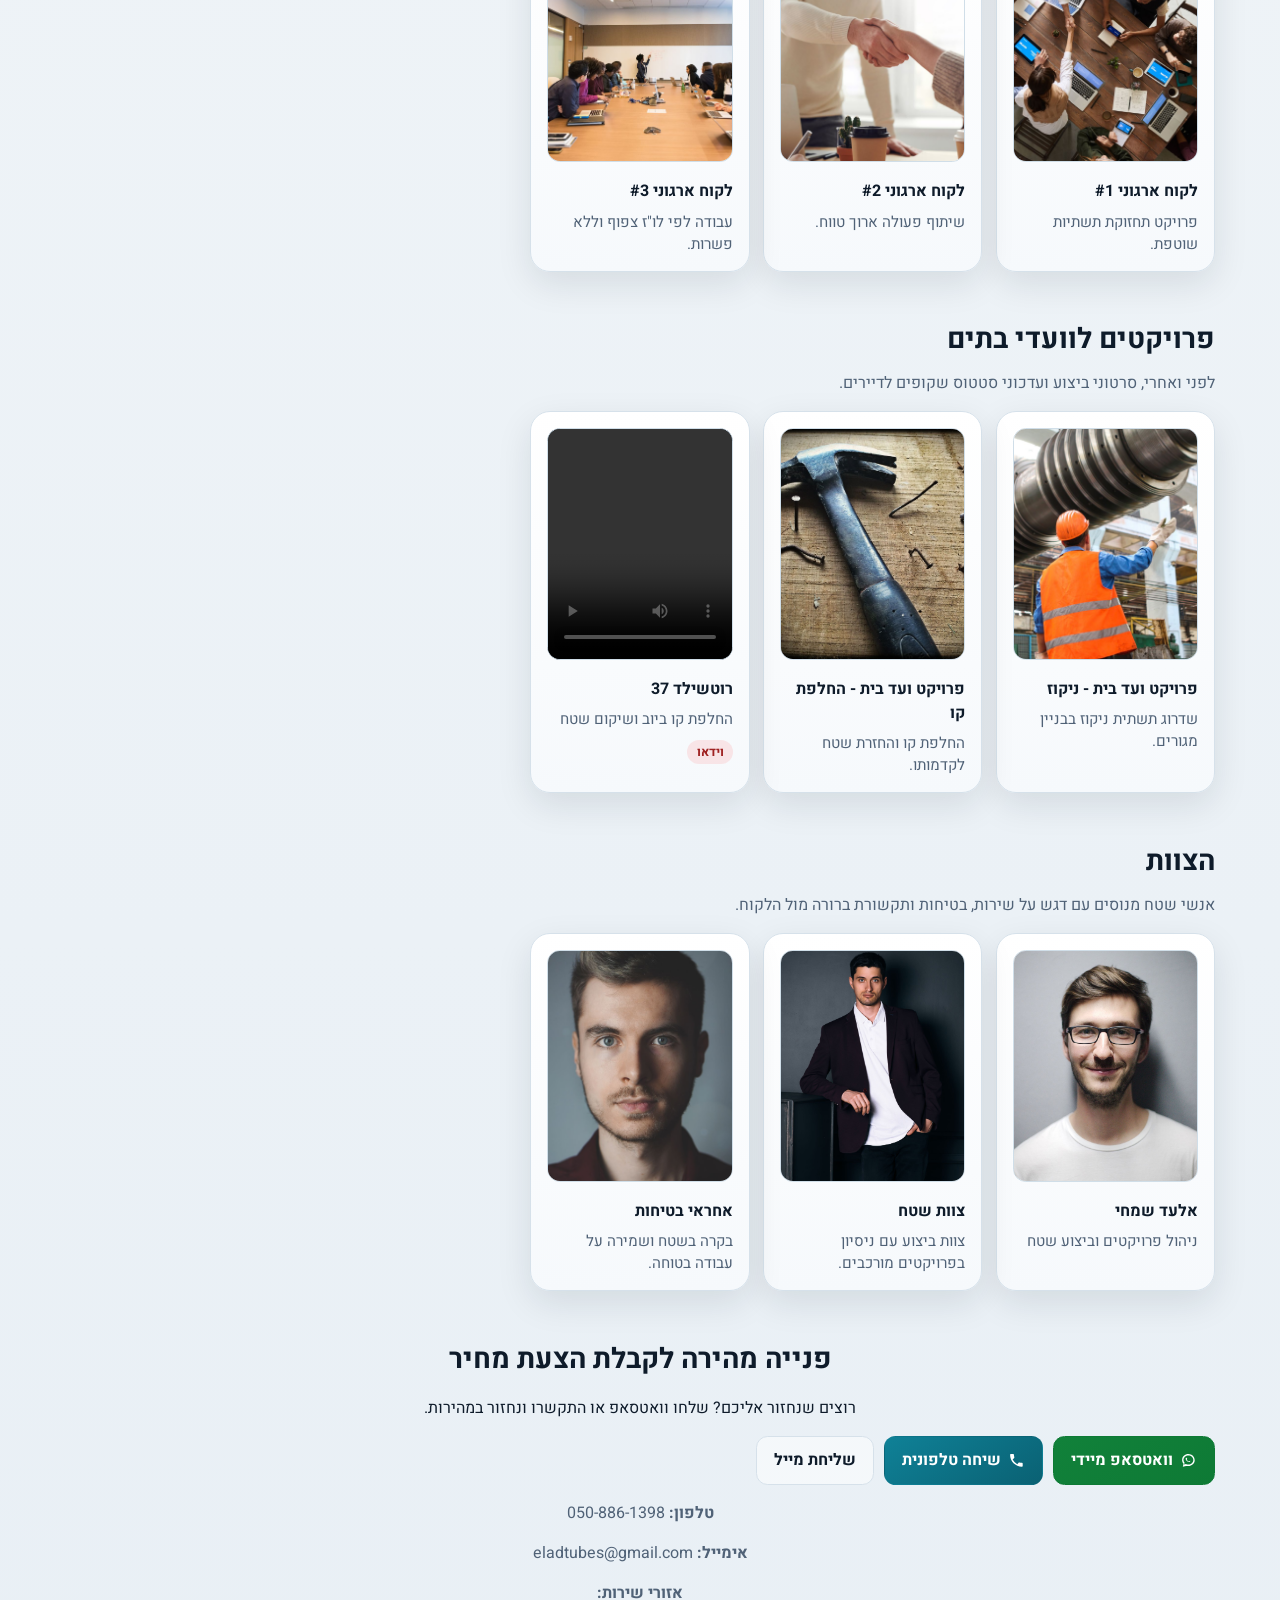
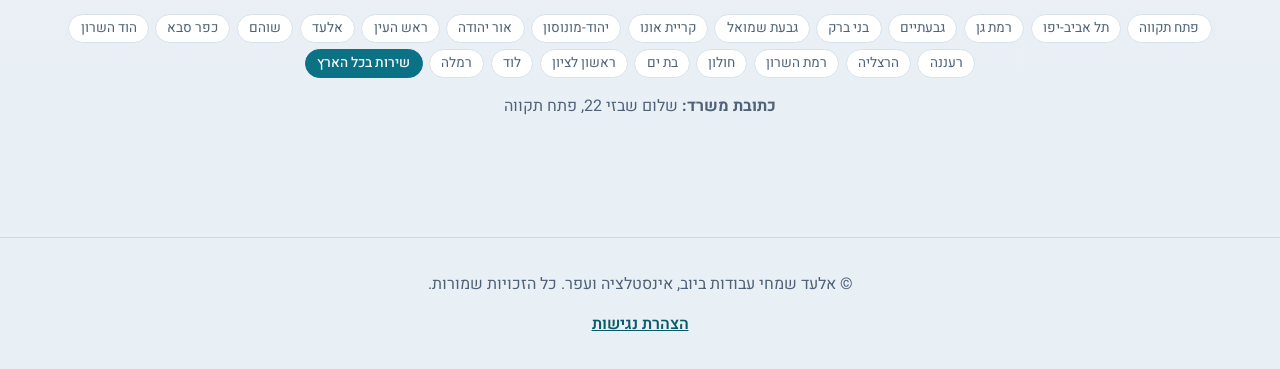
==== commit 5de2c527: "ניסוח אחיד "עבודות ביוב, אינסטלציה ועפר" + נגישות לפי ת"י 5568 (WCAG 2.0 AA) - איחוד סדר תחומי השירו" ====
--- a/index.html
+++ b/index.html
@@ -3,22 +3,21 @@
   <head>
     <meta charset="UTF-8" />
     <meta name="viewport" content="width=device-width, initial-scale=1.0" />
-    <title>אלעד שמחי | עבודות ביוב, עפר ואינסטלציה בפתח תקווה והמרכז</title>
+    <title>אלעד שמחי | עבודות ביוב, אינסטלציה ועפר בפתח תקווה והמרכז</title>
     <meta
       name="description"
-      content="אלעד שמחי - פתיחת סתימות, החלפת קווי ביוב, עבודות עפר ואינסטלציה בפתח תקווה ומרכז הארץ. שירות מקצועי לוועדי בתים, עסקים ולקוחות פרטיים."
+      content="אלעד שמחי - פתיחת סתימות, החלפת קווי ביוב, אינסטלציה ועבודות עפר בפתח תקווה ומרכז הארץ. שירות מקצועי לוועדי בתים, עסקים ולקוחות פרטיים."
     />
     <!-- תגיות שיתוף (וואטסאפ / פייסבוק) -->
     <meta property="og:type" content="website" />
     <meta property="og:locale" content="he_IL" />
-    <meta property="og:title" content="אלעד שמחי | עבודות ביוב, עפר ואינסטלציה בפתח תקווה והמרכז" />
+    <meta property="og:title" content="אלעד שמחי | עבודות ביוב, אינסטלציה ועפר בפתח תקווה והמרכז" />
     <meta
       property="og:description"
-      content="פתיחת סתימות, החלפת קווי ביוב, עבודות עפר ואינסטלציה. שירות מהיר בפתח תקווה ומרכז הארץ."
+      content="פתיחת סתימות, החלפת קווי ביוב, אינסטלציה ועבודות עפר. שירות מהיר בפתח תקווה ומרכז הארץ."
     />
-    <!-- לאחר העלאת האתר לאינטרנט: להסיר את ההערה ולעדכן את הכתובת בשתי השורות הבאות -->
-    <!-- <meta property="og:url" content="https://REPLACE-WITH-YOUR-SITE-URL/" /> -->
-    <!-- <meta property="og:image" content="https://REPLACE-WITH-YOUR-SITE-URL/assets/images/home-hero/hero-01.jpg" /> -->
+    <meta property="og:url" content="https://drormu1.github.io/eladtubes/" />
+    <meta property="og:image" content="https://drormu1.github.io/eladtubes/assets/images/home-hero/hero-01.jpg" />
     <link rel="icon" href="data:image/svg+xml,%3Csvg xmlns='http://www.w3.org/2000/svg' viewBox='0 0 64 64'%3E%3Ccircle cx='32' cy='32' r='30' fill='%230b7285'/%3E%3Cpath d='M22 17 v11 a9 9 0 0 0 9 9 h13' fill='none' stroke='%23fff' stroke-width='8'/%3E%3Crect x='16' y='13' width='12' height='4.5' rx='1.5' fill='%23fff'/%3E%3Crect x='43' y='31' width='4.5' height='12' rx='1.5' fill='%23fff'/%3E%3Cpath d='M41 15 C45 20.5 45 24.5 41 24.5 C37 24.5 37 20.5 41 15 Z' fill='%23ff6b6b'/%3E%3C/svg%3E" />
     <link rel="preconnect" href="https://fonts.googleapis.com" />
     <link rel="preconnect" href="https://fonts.gstatic.com" crossorigin />
@@ -29,6 +28,7 @@
     <link rel="stylesheet" href="styles.css" />
   </head>
   <body>
+    <a class="skip-link" href="#home">דילוג לתוכן הראשי</a>
     <header class="topbar">
       <a class="brand" href="#home" aria-label="דף הבית">
         <span class="brand-mark" aria-hidden="true">
@@ -42,7 +42,10 @@
             <path d="M22 52 h20" stroke="#ffffff" stroke-width="2.5" stroke-linecap="round" opacity="0.35" />
           </svg>
         </span>
-        <span class="brand-text">אלעד שמחי עבודות עפר</span>
+        <span class="brand-text">
+          <span class="brand-name">אלעד שמחי</span>
+          <span class="brand-tagline">קבלן עבודות ביוב, אינסטלציה ועפר</span>
+        </span>
       </a>
       <button class="nav-toggle" aria-expanded="false" aria-controls="site-nav" aria-label="פתיחת תפריט ניווט">
         <svg viewBox="0 0 24 24" focusable="false" aria-hidden="true"><path d="M4 7h16M4 12h16M4 17h16" stroke="currentColor" stroke-width="2.2" stroke-linecap="round" fill="none"/></svg>
@@ -50,8 +53,8 @@
       <nav id="site-nav" class="nav" aria-label="ניווט ראשי">
         <a href="#services">שירותים</a>
         <a href="#equipment">הציוד שלנו</a>
-        <a href="#clients">פרויקטים לארגונים ורשויות מקומיות</a>
-        <a href="#projects">פרויקטים לוועדי בתים</a>
+        <a href="#clients">ארגונים ורשויות</a>
+        <a href="#projects">ועדי בתים</a>
         <a href="#team">הצוות</a>
         <a href="#contact">צור קשר</a>
       </nav>
@@ -59,7 +62,7 @@
         <span class="topbar-phone-label">טלפון:</span>
         <span class="topbar-phone-value" data-phone-display>050-000-0000</span>
       </div>
-      <a class="cta-nav btn-whatsapp" data-whatsapp-link href="#" target="_blank" rel="noopener noreferrer">
+      <a class="cta-nav btn-whatsapp" data-whatsapp-link href="#" target="_blank" rel="noopener noreferrer" aria-label="שליחת הודעת וואטסאפ">
         <span class="btn-icon" aria-hidden="true">
           <svg viewBox="0 0 24 24" focusable="false">
             <path d="M12 3C7.03 3 3 6.73 3 11.33c0 2.02.79 3.87 2.12 5.32L4 21l4.59-1.04A9.46 9.46 0 0 0 12 20c4.97 0 9-3.73 9-8.33S16.97 3 12 3Zm0 15a7.4 7.4 0 0 1-3.04-.64l-.31-.14-2.72.62.61-2.51-.2-.29A6.2 6.2 0 0 1 5 11.33C5 7.85 8.14 5 12 5s7 2.85 7 6.33S15.86 18 12 18Zm3.07-4.73c-.17-.08-1.03-.49-1.18-.54-.16-.06-.27-.08-.38.08-.11.16-.43.54-.53.65-.1.11-.2.13-.37.04a5.72 5.72 0 0 1-1.69-1.05 6.31 6.31 0 0 1-1.17-1.42c-.12-.2 0-.3.09-.39.09-.09.17-.2.25-.3.08-.1.11-.17.17-.29.05-.11.03-.21-.01-.3-.04-.08-.38-.93-.53-1.27-.14-.34-.28-.29-.38-.29h-.33c-.11 0-.29.04-.44.21-.15.17-.57.56-.57 1.37s.58 1.58.66 1.69c.08.11 1.13 1.72 2.74 2.41.38.16.68.26.91.33.38.12.73.1 1 .06.31-.05 1.03-.42 1.18-.82.14-.4.14-.75.1-.82-.04-.08-.15-.12-.32-.2Z"/>
@@ -72,12 +75,11 @@
     <main id="home">
       <section class="hero reveal">
         <div class="hero-content">
-          <p class="eyebrow">פתרונות תשתית שמקדמים את הפרויקט</p>
-          <h1>ביוב, עפר ואינסטלציה לביצוע נקי, מהיר וללא הפתעות</h1>
+          <p class="eyebrow">קבלן מורשה לעבודות תשתית</p>
+          <h1>עבודות ביוב, אינסטלציה ועפר בביצוע מקצועי ובאחריות מלאה</h1>
           <p class="hero-text">
-            אלעד שמחי וצוות השטח נותנים מענה מקצועי לוועדי בתים, קבלנים ועסקים במרכז,
-            משלב התכנון ועד המסירה. אתם מקבלים עבודה מדויקת בשטח, תקשורת ברורה לאורך הדרך
-            ועמידה גבוהה בתקנים ובלוחות זמנים.
+            אלעד שמחי וצוות שטח מנוסה מלווים ועדי בתים, קבלנים ועסקים משלב התכנון
+            ועד המסירה — עבודה לפי התקן, תקשורת ברורה לאורך כל הדרך ועמידה בלוחות זמנים.
           </p>
           <div class="hero-actions">
             <a class="btn btn-phone" data-phone-link href="#">
@@ -97,14 +99,10 @@
               <span>שלחו הודעה בוואטסאפ</span>
             </a>
           </div>
-          <div class="hero-phone-strip" aria-label="מספר טלפון מהיר">
-            <span class="hero-phone-label">טלפון ישיר:</span>
-            <span class="hero-phone-value" data-phone-display>050-000-0000</span>
-          </div>
           <ul class="highlights">
-            <li>מענה מהיר לפרויקטים במרכז</li>
-            <li>עבודה לפי תקן עם אחריות מקצועית</li>
-            <li>ביצוע מסודר שמצמצם עיכובים בשטח</li>
+            <li>שיקום מלא והחזרת השטח לקדמותו בסיום העבודה</li>
+            <li>ציוד ייעודי לכל שלב — חפירה, שטיפת קווים וצילום צנרת</li>
+            <li>מענה מהיר וזמינות גבוהה — שירות בכל הארץ</li>
           </ul>
         </div>
         <div class="hero-media card">
@@ -193,14 +191,18 @@
         <div class="business-details">
           <p><strong>טלפון:</strong> <span data-phone-display>050-000-0000</span></p>
           <p><strong>אימייל:</strong> eladtubes@gmail.com</p>
-          <p><strong>אזור שירות:</strong> פתח תקווה והמרכז</p>
+          <div class="service-areas">
+            <strong>אזורי שירות:</strong>
+            <span class="service-areas-list" data-service-areas>פתח תקווה והמרכז</span>
+          </div>
           <p><strong>כתובת משרד:</strong> שלום שבזי 22, פתח תקווה</p>
         </div>
       </section>
     </main>
 
     <footer class="footer">
-      <p>© אלעד שמחי עבודות ביוב, עפר ואינסטלציה. כל הזכויות שמורות.</p>
+      <p>© אלעד שמחי עבודות ביוב, אינסטלציה ועפר. כל הזכויות שמורות.</p>
+      <p><a class="footer-link" href="accessibility.html">הצהרת נגישות</a></p>
     </footer>
 
     <div class="floating-actions" aria-label="פעולות מהירות">
--- a/styles.css
+++ b/styles.css
@@ -7,6 +7,9 @@
   --brand: #0b7285;
   --brand-strong: #095a69;
   --accent: #ff6b6b;
+  /* ירוק וואטסאפ מוכהה - טקסט לבן עליו עומד בניגודיות AA (4.5:1); לא להבהיר */
+  --whatsapp: #11813a;
+  --whatsapp-strong: #0e7a35;
   --line: #d6e1ea;
   --shadow-soft: 0 12px 35px rgba(14, 27, 42, 0.1);
   --shadow-strong: 0 20px 40px rgba(11, 114, 133, 0.2);
@@ -28,7 +31,46 @@
     radial-gradient(circle at 85% 0%, rgba(11, 114, 133, 0.18), transparent 32%),
     radial-gradient(circle at 8% 10%, rgba(255, 107, 107, 0.16), transparent 28%),
     linear-gradient(180deg, #f8fbfd 0%, var(--bg) 42%, #e8eff5 100%);
-  scroll-behavior: smooth;
+}
+
+@media (prefers-reduced-motion: no-preference) {
+  html,
+  body {
+    scroll-behavior: smooth;
+  }
+}
+
+/* נגישות: קישור דילוג לתוכן - מוסתר עד קבלת מיקוד מקלדת */
+.skip-link {
+  position: absolute;
+  top: -100px;
+  right: 1rem;
+  z-index: 100;
+  background: var(--brand-strong);
+  color: #ffffff;
+  font-weight: 700;
+  text-decoration: none;
+  border-radius: 0 0 0.6rem 0.6rem;
+  padding: 0.7rem 1.1rem;
+}
+
+.skip-link:focus {
+  top: 0;
+}
+
+/* נגישות: סימון מיקוד מקלדת ברור על כל רכיב אינטראקטיבי */
+a:focus-visible,
+button:focus-visible,
+video:focus-visible {
+  outline: 3px solid var(--brand-strong);
+  outline-offset: 2px;
+  box-shadow: 0 0 0 2px #ffffff;
+}
+
+/* נגישות: עוגני ניווט לא מוסתרים מתחת ל-header הדביק */
+section[id],
+main[id] {
+  scroll-margin-top: 5rem;
 }
 
 .topbar {
@@ -68,7 +110,19 @@
 }
 
 .brand-text {
+  display: inline-flex;
+  flex-direction: column;
+  line-height: 1.25;
+}
+
+.brand-name {
   font-weight: 700;
+}
+
+.brand-tagline {
+  font-size: 0.74rem;
+  font-weight: 600;
+  color: var(--brand-strong);
 }
 
 .nav {
@@ -123,7 +177,7 @@
   gap: 0.45rem;
   text-decoration: none;
   color: #fff;
-  background: linear-gradient(145deg, #25d366, #1da851);
+  background: linear-gradient(145deg, var(--whatsapp), var(--whatsapp-strong));
   padding: 0.56rem 0.98rem;
   border-radius: 999px;
   font-weight: 700;
@@ -141,10 +195,9 @@
 }
 
 .hero {
-  min-height: 78vh;
   display: grid;
   gap: 1.25rem;
-  grid-template-columns: 1.15fr 0.85fr;
+  grid-template-columns: 1fr 1fr;
   align-items: center;
   padding: 2.9rem 0 2.3rem;
 }
@@ -184,35 +237,6 @@
   gap: 0.66rem;
 }
 
-.hero-phone-strip {
-  margin-top: 0.85rem;
-  display: inline-flex;
-  align-items: center;
-  gap: 0.55rem;
-  flex-wrap: wrap;
-  background: #ffffff;
-  border: 1px solid #c8d9e8;
-  border-radius: 0.85rem;
-  padding: 0.5rem 0.6rem;
-  box-shadow: var(--shadow-soft);
-}
-
-.hero-phone-label {
-  color: #27506d;
-  font-weight: 700;
-}
-
-.hero-phone-value {
-  direction: ltr;
-  unicode-bidi: plaintext;
-  font-weight: 800;
-  color: #0e2f4a;
-  background: #f4f9ff;
-  border: 1px solid #c7d9ea;
-  border-radius: 0.7rem;
-  padding: 0.34rem 0.55rem;
-}
-
 .btn {
   display: inline-flex;
   align-items: center;
@@ -243,8 +267,8 @@
 
 .btn-whatsapp {
   color: #fff;
-  background: linear-gradient(145deg, #25d366, #1da851);
-  border-color: #1d9f4e;
+  background: linear-gradient(145deg, var(--whatsapp), var(--whatsapp-strong));
+  border-color: var(--whatsapp-strong);
 }
 
 .btn-secondary {
@@ -301,22 +325,32 @@
 }
 
 .hero-media {
-  min-height: 330px;
   display: grid;
   align-content: start;
-  gap: 0.75rem;
+  gap: 0.55rem;
   background:
     linear-gradient(165deg, rgba(255, 255, 255, 0.96), rgba(246, 250, 253, 0.96)),
     var(--surface);
 }
 
+.hero-media h2 {
+  margin: 0;
+  font-size: 1.15rem;
+}
+
+.hero-media p {
+  margin: 0;
+  color: var(--muted);
+  font-size: 0.92rem;
+}
+
 .hero-figure {
   margin: 0;
 }
 
 .hero-figure img {
   width: 100%;
-  height: 260px;
+  height: 330px;
   object-fit: cover;
   border-radius: var(--radius-lg);
   border: 1px solid #c9dbe5;
@@ -353,7 +387,7 @@
 .media-grid {
   display: grid;
   gap: 0.82rem;
-  grid-template-columns: repeat(auto-fill, minmax(220px, 1fr));
+  grid-template-columns: repeat(auto-fill, minmax(185px, 1fr));
 }
 
 .media-item {
@@ -363,10 +397,12 @@
   background: linear-gradient(180deg, var(--surface) 0%, var(--surface-soft) 100%);
 }
 
+/* יחס אחיד 4:5 (נוטה לאנכי) לכל המדיה בכרטיסים - תמונות אנכיות מהסלולרי כמעט לא נחתכות */
 .media-item img,
 .media-item video {
   width: 100%;
-  height: 168px;
+  aspect-ratio: 4 / 5;
+  height: auto;
   object-fit: cover;
   border-radius: 0.8rem;
   border: 1px solid #d0dee8;
@@ -374,11 +410,17 @@
   background: #edf3f8;
 }
 
+/* סרטון לעולם לא נחתך בזמן ניגון - מוצג בשלמותו על רקע כהה */
+.media-item video {
+  object-fit: contain;
+  background: #0e1b2a;
+}
+
 .media-empty {
   display: grid;
   place-content: center;
   width: 100%;
-  height: 168px;
+  aspect-ratio: 4 / 5;
   border-radius: 0.8rem;
   border: 1px dashed #b9d0dd;
   color: #4e6d82;
@@ -422,11 +464,45 @@
   color: var(--muted);
 }
 
+.service-areas {
+  margin-top: 0.9rem;
+}
+
+.service-areas-list {
+  display: flex;
+  flex-wrap: wrap;
+  justify-content: center;
+  gap: 0.4rem;
+  margin-top: 0.55rem;
+}
+
+.area-chip {
+  background: var(--surface);
+  border: 1px solid var(--line);
+  color: var(--muted);
+  border-radius: 999px;
+  padding: 0.22rem 0.7rem;
+  font-size: 0.85rem;
+  white-space: nowrap;
+}
+
+.area-chip-highlight {
+  background: var(--brand);
+  border-color: var(--brand);
+  color: #ffffff;
+  font-weight: 500;
+}
+
 .footer {
   border-top: 1px solid rgba(14, 27, 42, 0.1);
   padding: 1.1rem;
   text-align: center;
   color: #4e6176;
+}
+
+.footer-link {
+  color: var(--brand-strong);
+  font-weight: 600;
 }
 
 .floating-actions {
@@ -455,7 +531,7 @@
 }
 
 .float-wa {
-  background: linear-gradient(145deg, #25d366, #1da851);
+  background: linear-gradient(145deg, var(--whatsapp), var(--whatsapp-strong));
   color: #fff;
 }
 
@@ -485,6 +561,24 @@
   to {
     opacity: 1;
     transform: translateY(0);
+  }
+}
+
+/* נגישות: כיבוד העדפת משתמש להפחתת תנועה - התוכן מוצג מיד וללא אנימציות */
+@media (prefers-reduced-motion: reduce) {
+  .reveal {
+    opacity: 1;
+    transform: none;
+    animation: none;
+  }
+
+  .btn,
+  .nav a {
+    transition: none;
+  }
+
+  .btn:hover {
+    transform: none;
   }
 }
 
@@ -580,6 +674,24 @@
     font-size: 0.95rem;
   }
 
+  .brand-tagline {
+    font-size: 0.66rem;
+  }
+
+  /* 2 כרטיסים בשורה במובייל - גלריה קומפקטית שנסרקת מהר */
+  .media-grid {
+    grid-template-columns: repeat(2, minmax(0, 1fr));
+    gap: 0.6rem;
+  }
+
+  .media-item h3 {
+    font-size: 0.88rem;
+  }
+
+  .media-item p {
+    font-size: 0.82rem;
+  }
+
   .hero h1 {
     font-size: clamp(1.45rem, 6.2vw, 1.9rem);
   }
@@ -588,15 +700,7 @@
     flex: 1 1 100%;
   }
 
-  .hero-phone-strip {
-    display: flex;
-    justify-content: center;
-  }
-
-  .hero-figure img,
-  .media-item img,
-  .media-item video,
-  .media-empty {
+  .hero-figure img {
     height: 188px;
   }
 
